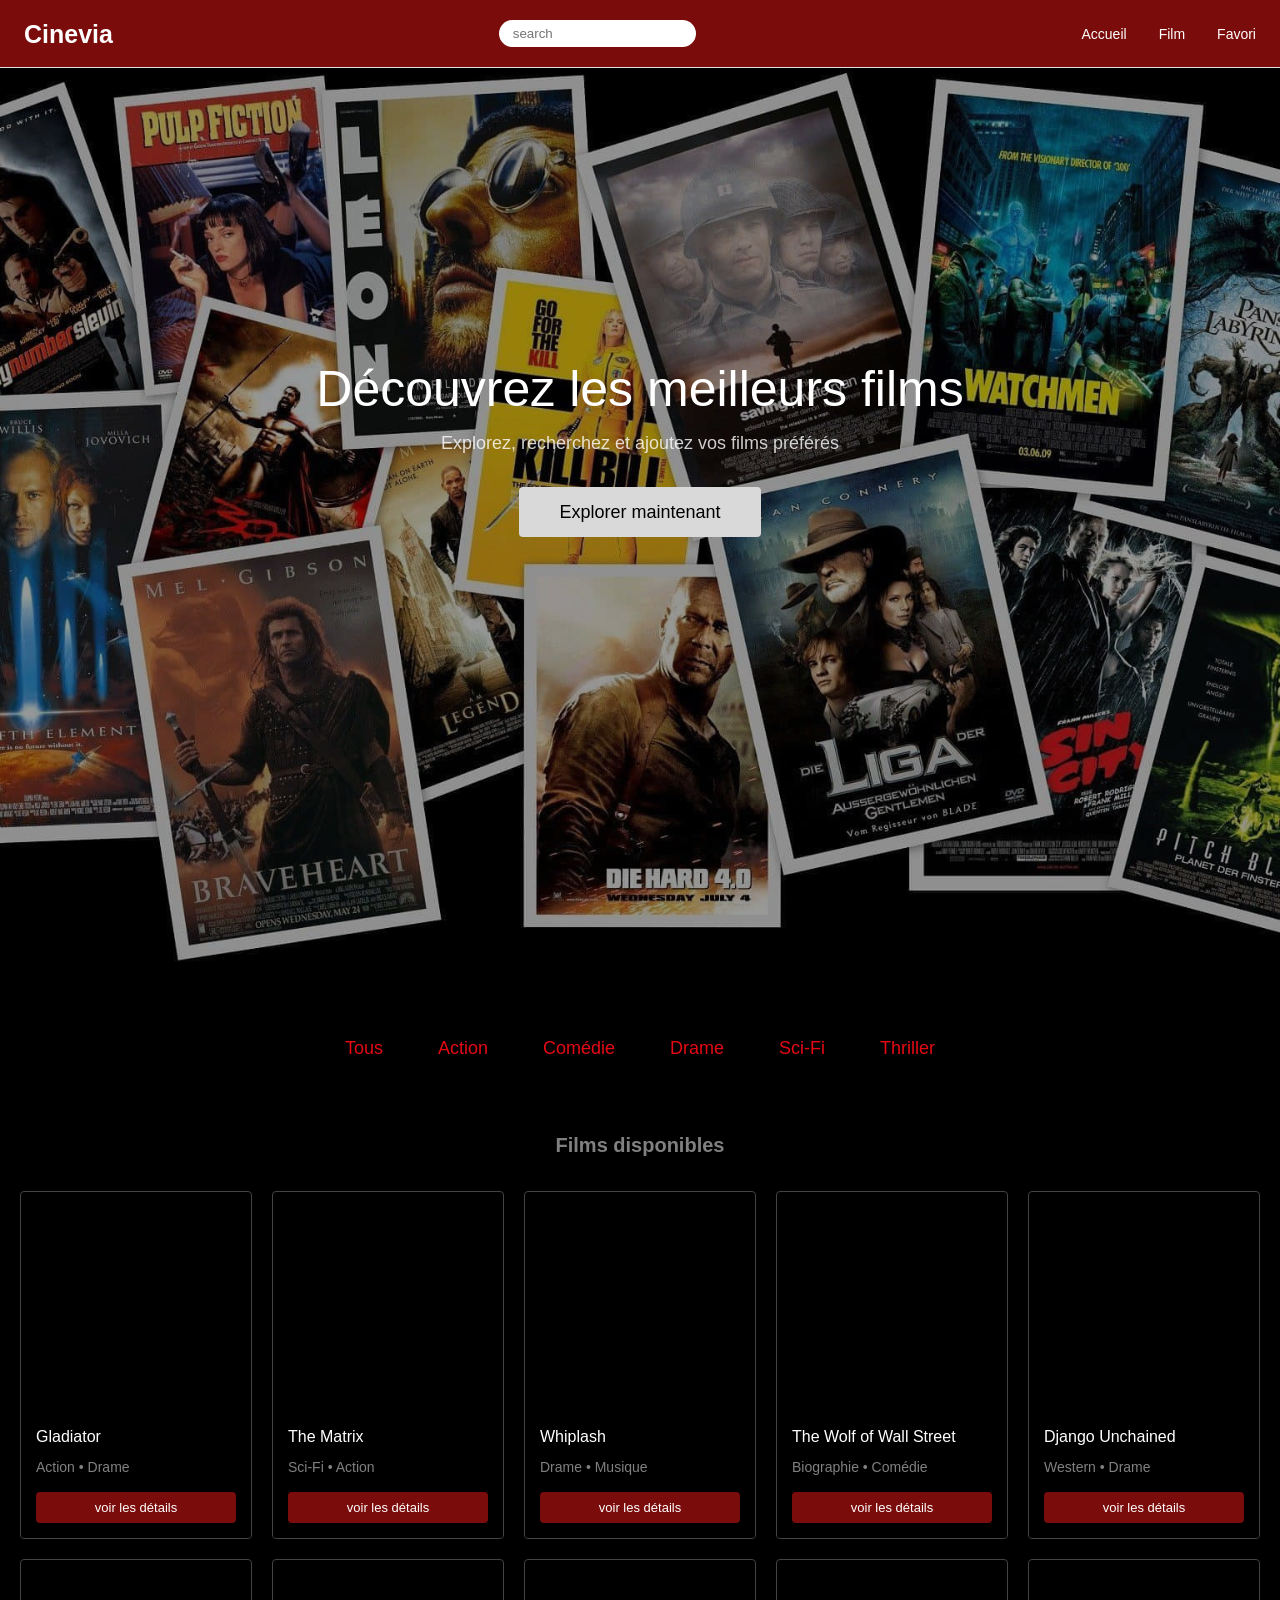
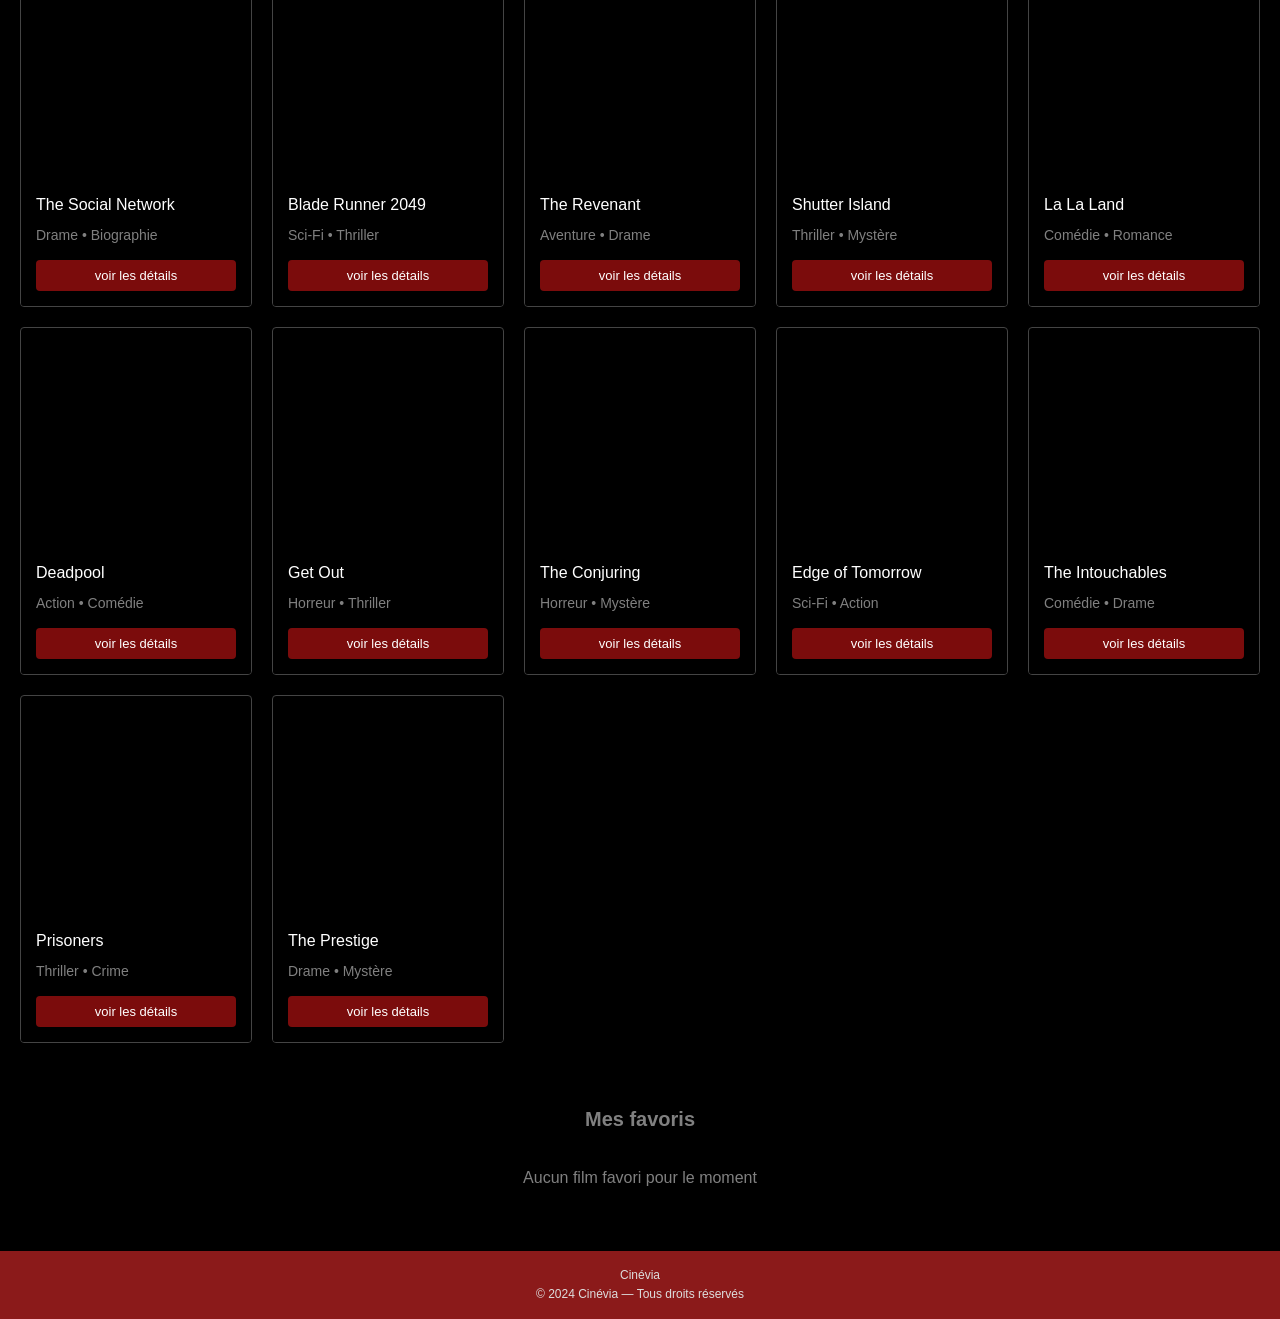
==== index.html @ 24d8803f "final modification ." ====
<!DOCTYPE html>
<html lang="fr">
<head>
    <meta charset="UTF-8">
    <meta name="viewport" content="width=device-width, initial-scale=1.0">
    <title>Cinévia -  Découvrez les meilleurs films</title>
    <link rel="stylesheet" href="style.css">


    
</head>
<body>

<header class="navbar">
    <h1 class="logo" >Cinevia</h1>

    <input class="search" type="text" placeholder="search">

    <ul class="nav-menu">
        <li><a href="index.html" >Accueil</a></li>
        <li><a href="#Explorer">Film</a></li>
        <li><a href="#fav">Favori</a></li>
    </ul>
</header>

<section class="hero-section">
    <div class="container hero-content">
            <p class="hero-tagline">
                Découvrez les meilleurs films <span class="emoji"></span>
            </p>
            <p class="hero-sub-tagline">
                Explorez, recherchez et ajoutez vos films préférés
            </p>
            <a href="#Explorer" class="hero-btn" >Explorer maintenant</a>
        </div>
    </section>

    <main class="container">

        <section class="search-filter-area">
            
            <nav class="filter-buttons">
                <button class="filter-btn Tous">Tous</button>
                <button class="filter-btn Action-films">Action</button>
                <button class="filter-btn Comedie-films">Comédie</button>
                <button class="filter-btn Drama-films">Drame</button>
                <button class="filter-btn Sci-Fi-films">Sci-Fi</button>
                <button class="filter-btn Thriller-films">Thriller</button>
            </nav>
        </section>

     <section class="film-catalog" id="Explorer">
        <h2 class="section-title">Films disponibles</h2>

        <div class="film-grid"  >

        </div>

    </section>

    <section class="film-catalog" id="fav">
        <h2 class="section-title">Mes favoris <span class="heart"></span></h2>

        <div class="film-grid">

        </div>
    </section>

</main>

    <footer class="container-main-footer">
        <div class="logo-footer">Cinévia</div>
        <div class="copyright">© 2024 Cinévia — Tous droits réservés</div>
    </footer>
    

<script src="script.js"></script>

</body>
</html>
---- style.css ----
:root {
    --random-color: gray;
}

/* Reset */
*, *::before, *::after {
    box-sizing: border-box;
    margin: 0;
    padding: 0;
}

/* Body */
body {
    background-color: #000000;
    color: #ffffff;
    font-family: 'Helvetica Neue', Helvetica, Arial, sans-serif;
    line-height: 1.6;
    padding-top: 68px; /* باش navbar ما تغطيش المحتوى */
}

html {
    scroll-behavior: smooth;
}

/* Container */
.container {
    max-width: 1600px;
    margin: 0 auto;
    padding: 0 20px;
}

/* Navbar */
.navbar {
    border-bottom: 1px solid #e0e0e0;
    background-color: #7B0C0C;
    width: 100%;
    height: 68px;
    display: flex;
    align-items: center;
    justify-content: space-between;
    padding: 0 24px;
    position: fixed;
    top: 0;
    left: 0;
    z-index: 100;
}

.logo {
    font-size: 25px;
    display: flex;
    align-items: center;
    gap: 8px;
    color: #ffffff;
}

.navbar input[type="text"] {
    padding: 6px 14px;
    border-radius: 15px;
    border: none;
    outline: none;
}

.nav-menu {
    list-style: none;
    display: flex;
    align-items: center;
    gap: 32px;
}

.nav-menu a {
    text-decoration: none;
    color: #fff;
    font-size: 14px;
    font-weight: 500;
}

/* Hero Section */
.hero-section {
    display: flex;
    justify-content: center;
    align-items: center;
    height: 100vh;
    text-align: center;
    padding-bottom: 160px;
    background-image: url('image/movie-poster-background-q1zm830g0hfww2lk.jpg');
    background-size: cover;
    background-position: center;
    background-repeat: no-repeat;
    background-blend-mode: overlay;
    background-color: rgba(0, 0, 0, 0.4);
}

.hero-content {
  
    max-width: 800px;
    margin: 0 auto;
    text-align: center;

}

.hero-tagline {
    font-size: 50px;
}

.hero-sub-tagline {
    font-size: 18px;
    color: rgba(255, 255, 255, 0.8);
    margin-bottom: 40px;
}

.hero-btn {
    background-color: #D9D9D9;
    color: #000;
    font-size: 18px;
    padding: 15px 40px;
    border: none;
    border-radius: 4px;
    cursor: pointer;
    text-decoration: none;
}

/* Search & Filter */
.search-filter-area {
    margin: 60px 0;
    display: flex;
    flex-direction: column;
    align-items: center;
    gap: 40px;
}

.filter-buttons {
    display: flex;
    gap: 15px;
    flex-wrap: wrap;
    justify-content: center;
}

.filter-btn {
    background: none;
    border: none;
    color: #E50914;
    font-size: 18px;
    cursor: pointer;
    padding: 10px 20px;
    border-radius: 20px;
}

.filter-btn:hover {
    background-color: #D9D9D9;
    color: #000;
}

.filter-btn.active {
    background-color: #D9D9D9;
    color: #000;
}

/* Film Section */
.film-catalog {
    margin-bottom: 60px;
}

.section-title {
    color: gray;
    font-size: 20px;
    text-align: center;
    margin-bottom: 30px;
}

/* Grid */
.film-grid {
    display: grid;
    grid-template-columns: repeat(5, 1fr);
    gap: 20px;
}

/* Film Card */
.film-card {
    aspect-ratio: 2 / 3;
    border: 1px solid #444;
    border-radius: 4px;
    overflow: hidden;
    position: relative;
    cursor: pointer;
}

/* Poster */
.film-card::before {
    content: '';
    position: absolute;
    inset: 0;
    background-image: var(--poster-url);
    background-size: cover;
    background-position: center;
    z-index: 0;
}

/* Card Info */
.card-initial {
    position: absolute;
    bottom: 0;
    width: 100%;
    padding: 15px;
    background: linear-gradient(transparent, rgba(0, 0, 0, 0.9));
    z-index: 5;
    display: flex;
    flex-direction: column;
    gap: 6px;
}

.film-card-title {
    font-size: 16px;
    font-weight: 500;
}

.film-card-genre {
    font-size: 14px;
    color: gray;
}

/* Buttons */
.card-buttons {
    display: flex;
    gap: 8px;
    margin-top: 8px;
}

.details-btn {
    background-color: #7B0C0C;
    color: #ffffff;
    border: none;
    cursor: pointer;
    padding: 8px 12px;
    border-radius: 4px;
    font-size: 13px;
    flex: 1;
}

.details-btn:hover {
    background-color: #cc0000;
}

.remove-fav-btn {
    background-color: #333;
    color: #fff;
    border: 1px solid #555;
    cursor: pointer;
    border-radius: 4px;
    font-size: 13px;
    flex: 1;
}

.remove-fav-btn:hover {
    background-color: #7B0C0C;
    border-color: #ff0000;
}

/* Modal */
.film-modal-overlay {
    position: fixed;
    inset: 0;
    background: rgba(0, 0, 0, 0.85);
    display: none;
    justify-content: center;
    align-items: center;
    z-index: 2000;
    padding: 20px;
}

.film-modal-overlay.active {
    display: flex;
}

.film-modal {
    background: #111;
    width: 100%;
    max-width: 700px;
    border-radius: 12px;
    display: flex;
    gap: 20px;
    padding: 20px;
    border: 1px solid #333;
    position: relative;
}

.modal-close-btn {
    position: absolute;
    top: 12px;
    right: 12px;
    background: transparent;
    border: none;
    color: white;
    font-size: 22px;
    cursor: pointer;
}

.modal-poster {
    width: 220px;
    height: 330px;
    object-fit: cover;
    border-radius: 8px;
}

.modal-info {
    display: flex;
    flex-direction: column;
    gap: 12px;
}

.modal-title {
    font-size: 28px;
}

.modal-genre {
    color: #bbb;
}

.modal-description {
    color: #ddd;
    line-height: 1.7;
}

.modal-fav-btn {
    background: #ff0000;
    color: white;
    border: none;
    padding: 12px 18px;
    border-radius: 6px;
    cursor: pointer;
    width: fit-content;
}

.modal-fav-btn:disabled {
    background: #555;
}

/* Empty state */
.empty-fav {
    color: gray;
    text-align: center;
    grid-column: 1 / -1;
}

/* Footer */
.container-main-footer {
    background: #8b1a1a;
    text-align: center;
    padding: 15px;
    color: #ddd;
    font-size: 12px;
    width: 100%;
}

/* Responsive */
@media (max-width: 768px) {
    .film-grid {
        grid-template-columns: repeat(2, 1fr);
    }

    .film-modal {
        flex-direction: column;
        align-items: center;
        text-align: center;
    }

    .modal-poster {
        width: 200px;
        height: 300px;
    }

    .modal-fav-btn {
        width: 100%;
    }
}

@media (max-width: 480px) {
    .film-grid {
        grid-template-columns: 1fr;
    }
}
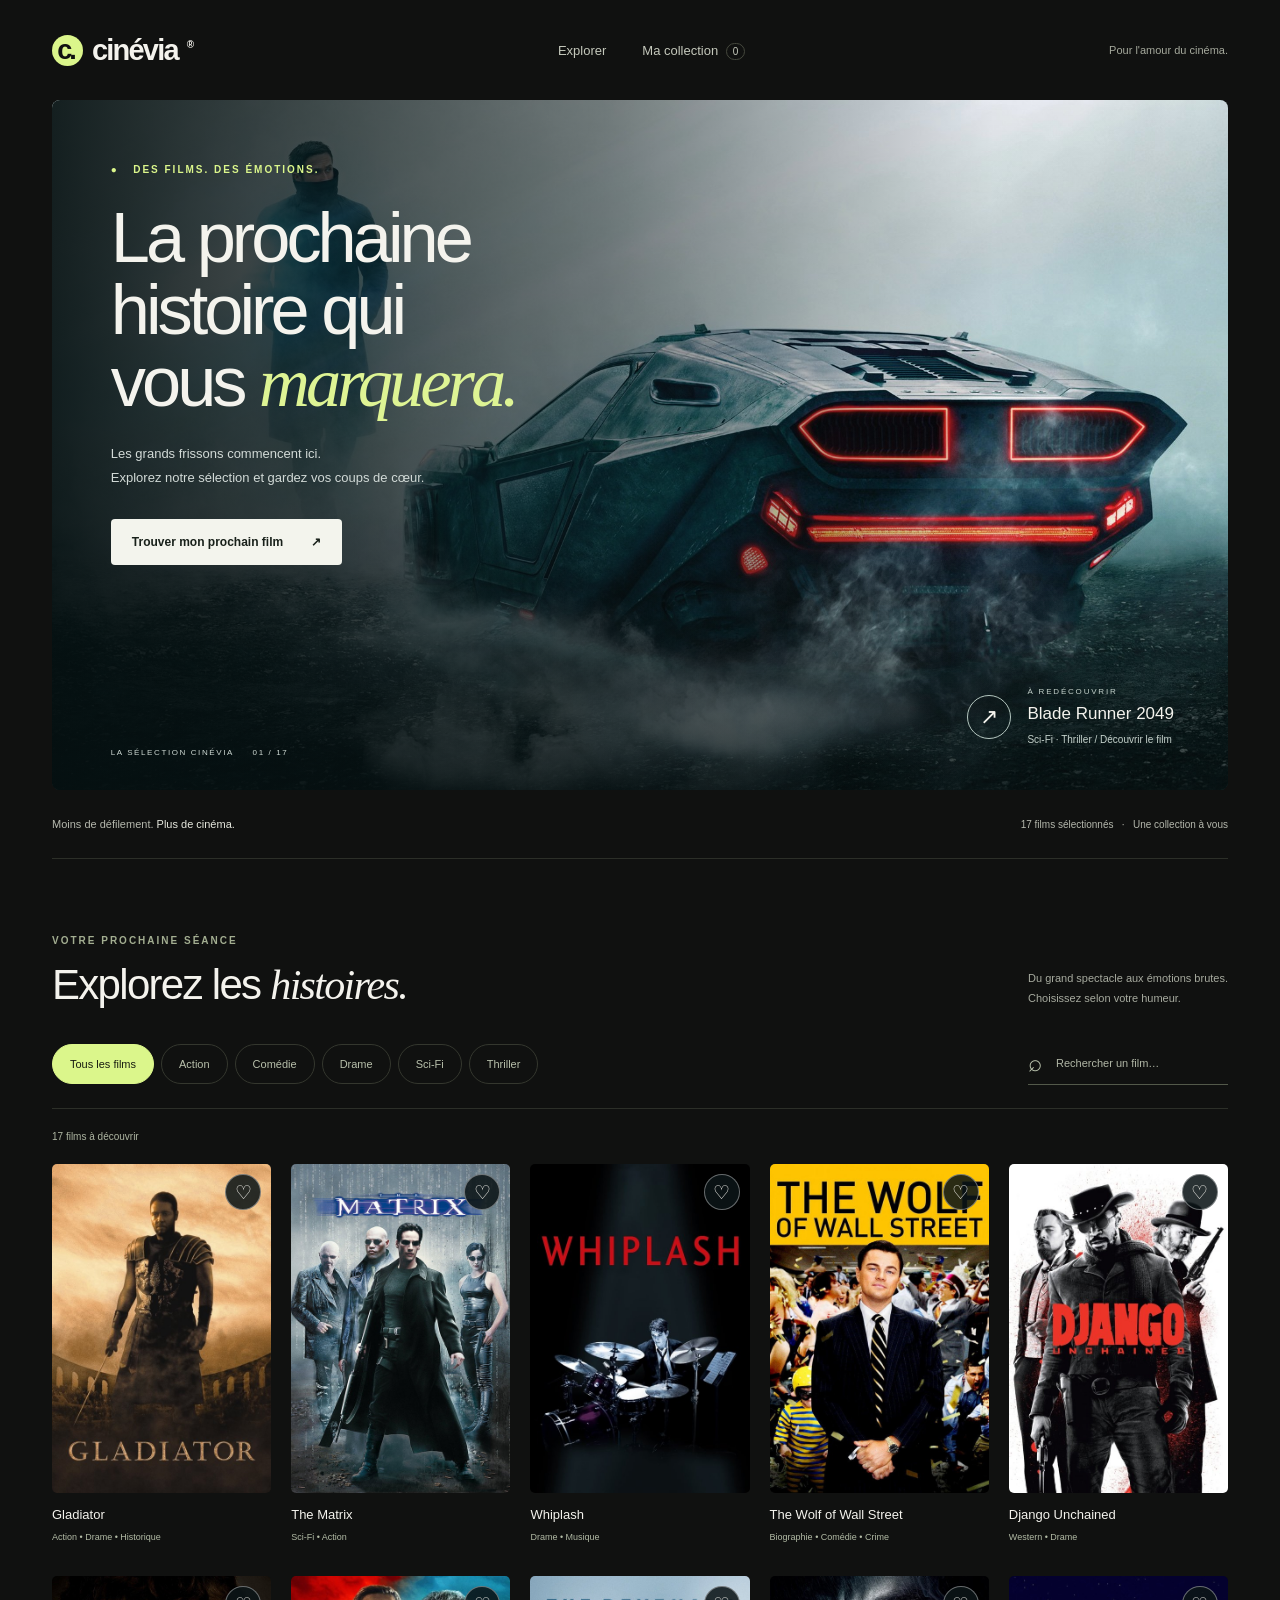
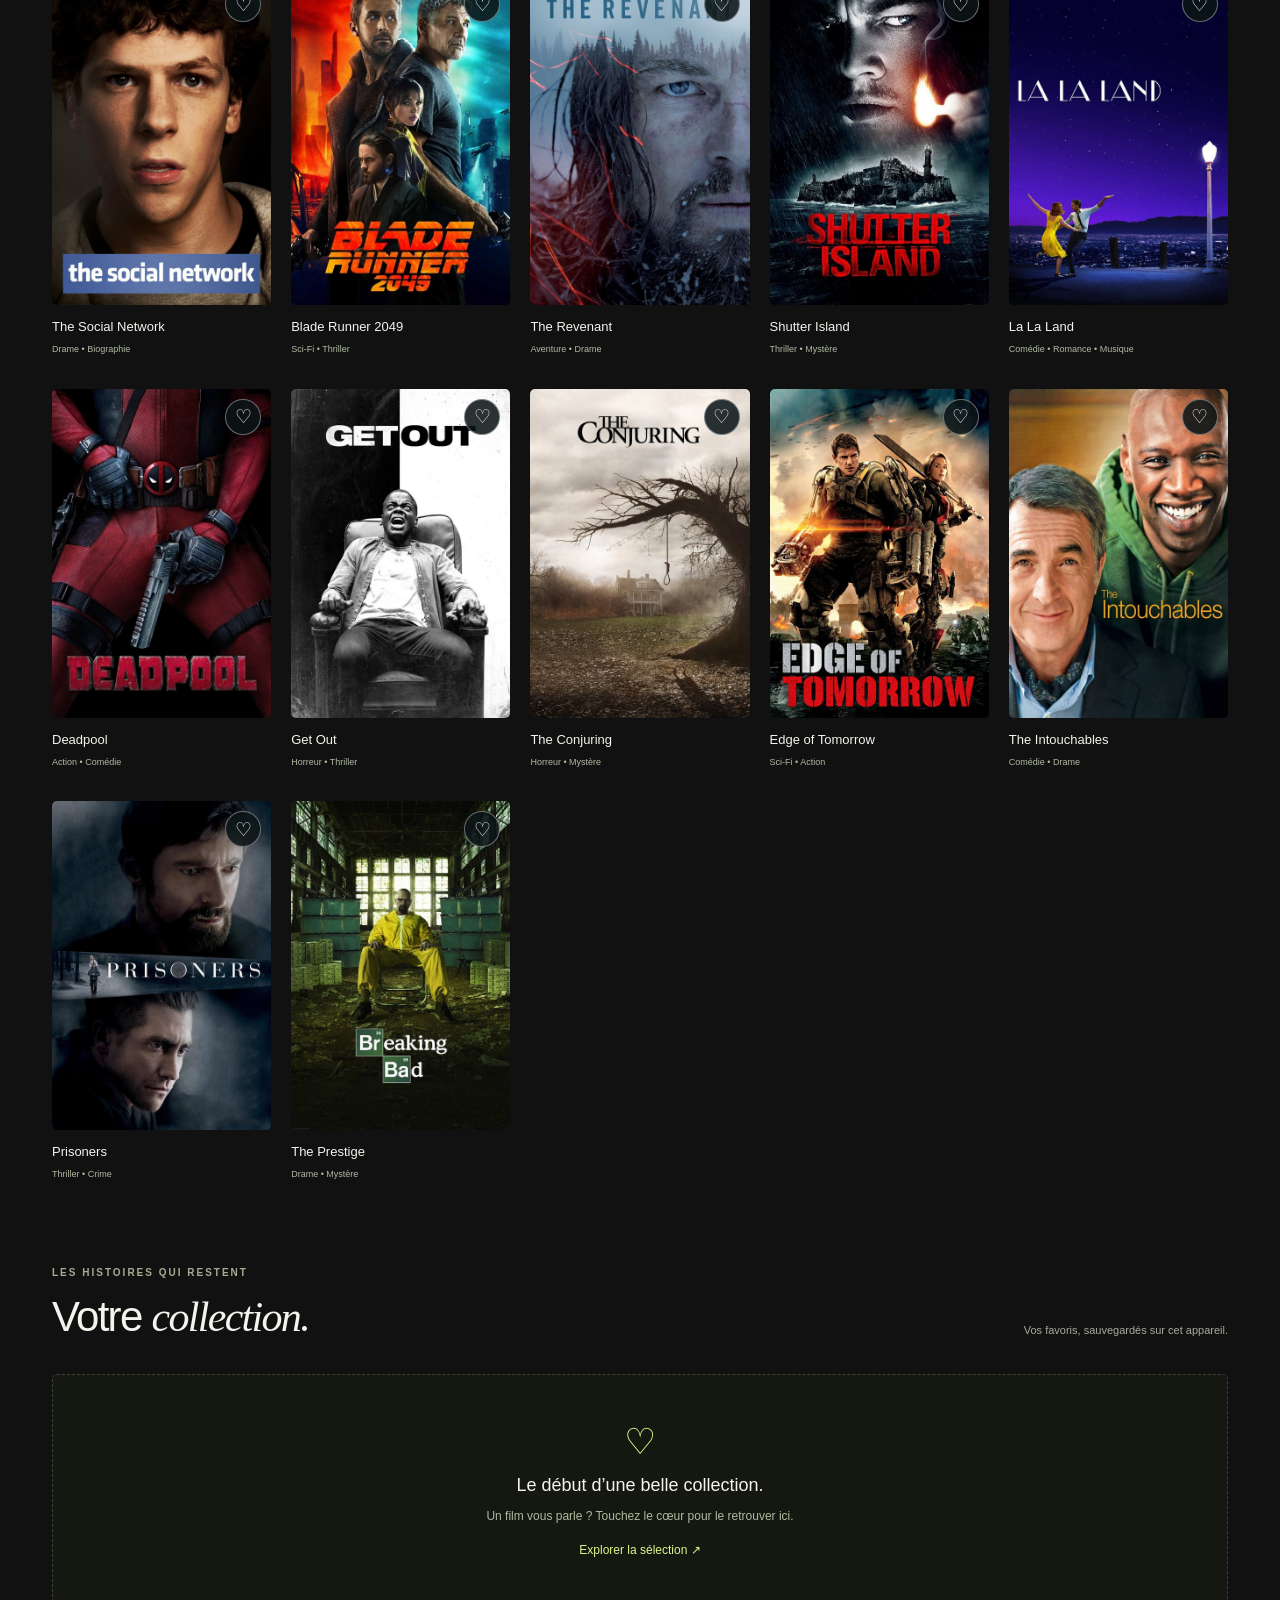
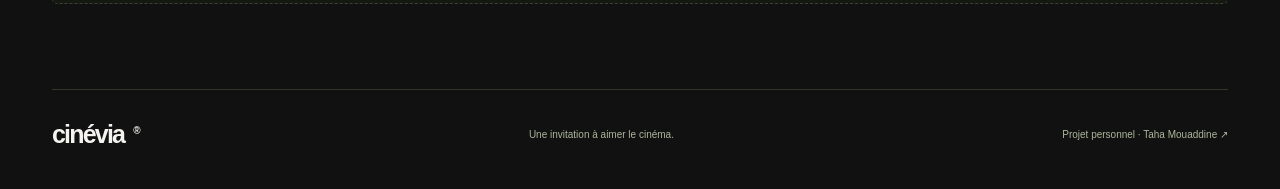
==== commit 17234e5c: "Update Site source" ====
--- a/index.html
+++ b/index.html
@@ -1,80 +1,165 @@
-<!DOCTYPE html>
+<!doctype html>
 <html lang="fr">
-<head>
-    <meta charset="UTF-8">
-    <meta name="viewport" content="width=device-width, initial-scale=1.0">
-    <title>Cinévia -  Découvrez les meilleurs films</title>
-    <link rel="stylesheet" href="style.css">
-
-
-    
-</head>
-<body>
-
-<header class="navbar">
-    <h1 class="logo" >Cinevia</h1>
-
-    <input class="search" type="text" placeholder="search">
-
-    <ul class="nav-menu">
-        <li><a href="index.html" >Accueil</a></li>
-        <li><a href="#Explorer">Film</a></li>
-        <li><a href="#fav">Favori</a></li>
-    </ul>
-</header>
-
-<section class="hero-section">
-    <div class="container hero-content">
-            <p class="hero-tagline">
-                Découvrez les meilleurs films <span class="emoji"></span>
-            </p>
-            <p class="hero-sub-tagline">
-                Explorez, recherchez et ajoutez vos films préférés
-            </p>
-            <a href="#Explorer" class="hero-btn" >Explorer maintenant</a>
+  <head>
+    <meta charset="UTF-8" />
+    <meta name="viewport" content="width=device-width,initial-scale=1" />
+    <meta name="theme-color" content="#101110" />
+    <meta
+      name="description"
+      content="Cinévia : explorez 17 films et retrouvez vos favoris. Projet personnel de Taha Mouaddine."
+    />
+    <title>Cinévia — Le cinéma, à votre rythme.</title>
+    <link rel="icon" href="favicon.svg" />
+    <link rel="stylesheet" href="style.css" />
+    <link rel="preload" as="image" href="assets/hero.jpg" />
+    <script defer src="films.js"></script>
+    <script defer src="script.js"></script>
+  </head>
+  <body>
+    <a class="skip" href="#Explorer">Aller aux films</a>
+    <header class="navbar wrap">
+      <a class="logo" href="#" aria-label="Cinévia, accueil"
+        ><span class="logo-icon">c.</span>cinévia<sup>®</sup></a
+      >
+      <nav aria-label="Navigation principale">
+        <a href="#Explorer">Explorer</a
+        ><a href="#fav">Ma collection <span id="fav-count">0</span></a>
+      </nav>
+      <span class="nav-note">Pour l'amour du cinéma.</span>
+    </header>
+    <main>
+      <section class="hero wrap" aria-labelledby="hero-title">
+        <img
+          class="hero-image"
+          src="assets/hero.jpg"
+          alt="K et son véhicule dans la brume de Blade Runner 2049"
+          width="1920"
+          height="1080"
+          fetchpriority="high"
+        />
+        <div class="hero-shade"></div>
+        <div class="hero-content">
+          <p class="eyebrow">● &nbsp; DES FILMS. DES ÉMOTIONS.</p>
+          <h1 id="hero-title">
+            La prochaine<br />histoire qui<br />vous <em>marquera.</em>
+          </h1>
+          <p class="hero-copy">
+            Les grands frissons commencent ici.<br />Explorez notre sélection et
+            gardez vos coups de cœur.
+          </p>
+          <a class="btn light" href="#Explorer"
+            >Trouver mon prochain film <span>↗</span></a
+          >
         </div>
-    </section>
-
-    <main class="container">
-
-        <section class="search-filter-area">
-            
-            <nav class="filter-buttons">
-                <button class="filter-btn Tous">Tous</button>
-                <button class="filter-btn Action-films">Action</button>
-                <button class="filter-btn Comedie-films">Comédie</button>
-                <button class="filter-btn Drama-films">Drame</button>
-                <button class="filter-btn Sci-Fi-films">Sci-Fi</button>
-                <button class="filter-btn Thriller-films">Thriller</button>
-            </nav>
-        </section>
-
-     <section class="film-catalog" id="Explorer">
-        <h2 class="section-title">Films disponibles</h2>
-
-        <div class="film-grid"  >
-
+        <button class="hero-feature" data-details="6">
+          <span class="feature-arrow">↗</span
+          ><span
+            ><small>À REDÉCOUVRIR</small><strong>Blade Runner 2049</strong
+            ><span>Sci-Fi · Thriller / Découvrir le film</span></span
+          ></button
+        ><span class="hero-index"
+          >LA SÉLECTION CINÉVIA &nbsp; &nbsp; 01 / 17</span
+        >
+      </section>
+      <div class="intro-strip wrap">
+        <span>Moins de défilement. <b>Plus de cinéma.</b></span
+        ><span
+          >17 films sélectionnés &nbsp; · &nbsp; Une collection à vous</span
+        >
+      </div>
+      <section
+        class="catalog wrap"
+        id="Explorer"
+        aria-labelledby="catalog-title"
+      >
+        <div class="section-heading">
+          <div>
+            <p class="eyebrow muted">VOTRE PROCHAINE SÉANCE</p>
+            <h2 id="catalog-title">Explorez les <em>histoires.</em></h2>
+          </div>
+          <p>
+            Du grand spectacle aux émotions brutes.<br />Choisissez selon votre
+            humeur.
+          </p>
         </div>
-
-    </section>
-
-    <section class="film-catalog" id="fav">
-        <h2 class="section-title">Mes favoris <span class="heart"></span></h2>
-
-        <div class="film-grid">
-
+        <div class="catalog-tools">
+          <div class="filters" role="group" aria-label="Filtrer par genre">
+            <button aria-pressed="true" data-genre="Tous">Tous les films</button
+            ><button aria-pressed="false" data-genre="Action">Action</button
+            ><button aria-pressed="false" data-genre="Comédie">Comédie</button
+            ><button aria-pressed="false" data-genre="Drame">Drame</button
+            ><button aria-pressed="false" data-genre="Sci-Fi">Sci-Fi</button
+            ><button aria-pressed="false" data-genre="Thriller">
+              Thriller
+            </button>
+          </div>
+          <label class="search-label"
+            ><span aria-hidden="true">⌕</span
+            ><span class="sr-only">Rechercher un film</span
+            ><input
+              class="search"
+              type="search"
+              placeholder="Rechercher un film…"
+              maxlength="100"
+          /></label>
         </div>
-    </section>
-
-</main>
-
-    <footer class="container-main-footer">
-        <div class="logo-footer">Cinévia</div>
-        <div class="copyright">© 2024 Cinévia — Tous droits réservés</div>
+        <div class="results-line">
+          <span id="results-count" role="status"></span
+          ><button class="text-btn" id="reset" hidden>
+            Effacer les filtres ↗
+          </button>
+        </div>
+        <div class="film-grid" id="film-grid"></div>
+      </section>
+      <section
+        class="collection wrap"
+        id="fav"
+        aria-labelledby="collection-title"
+      >
+        <div class="section-heading">
+          <div>
+            <p class="eyebrow muted">LES HISTOIRES QUI RESTENT</p>
+            <h2 id="collection-title">Votre <em>collection.</em></h2>
+          </div>
+          <p>Vos favoris, sauvegardés sur cet appareil.</p>
+        </div>
+        <div class="film-grid" id="favorite-grid"></div>
+      </section>
+    </main>
+    <footer class="wrap">
+      <a class="logo" href="#">cinévia<sup>®</sup></a>
+      <p>Une invitation à aimer le cinéma.</p>
+      <span
+        >Projet personnel ·
+        <a
+          href="https://github.com/TAHAMOUA/Cinevia"
+          target="_blank"
+          rel="noopener noreferrer"
+          >Taha Mouaddine ↗</a
+        ></span
+      >
     </footer>
-    
-
-<script src="script.js"></script>
-
-</body>
-</html>+    <dialog id="film-dialog" aria-labelledby="modal-title">
+      <div class="modal-layout">
+        <img id="modal-poster" alt="" width="400" height="600" />
+        <div class="modal-info">
+          <p class="eyebrow muted">DANS LA SÉLECTION CINÉVIA</p>
+          <h2 id="modal-title"></h2>
+          <p id="modal-genre"></p>
+          <p id="modal-description"></p>
+          <button id="modal-favorite" class="btn accent"></button>
+          <p class="modal-note">
+            Une fiche pour découvrir le film. Aucun streaming proposé.
+          </p>
+        </div>
+        <button class="modal-close" aria-label="Fermer les détails">✕</button>
+      </div>
+    </dialog>
+    <div class="toast" role="status" id="toast"></div>
+    <noscript
+      ><p class="wrap">
+        Activez JavaScript pour explorer les films et enregistrer vos favoris.
+      </p></noscript
+    >
+  </body>
+</html>
--- a/style.css
+++ b/style.css
@@ -1,380 +1,838 @@
-:root {
-    --random-color: gray;
-}
-
-/* Reset */
-*, *::before, *::after {
-    box-sizing: border-box;
-    margin: 0;
-    padding: 0;
-}
-
-/* Body */
+* {
+  box-sizing: border-box;
+}
+html {
+  scroll-behavior: smooth;
+  scroll-padding-top: 30px;
+}
 body {
-    background-color: #000000;
-    color: #ffffff;
-    font-family: 'Helvetica Neue', Helvetica, Arial, sans-serif;
-    line-height: 1.6;
-    padding-top: 68px; /* باش navbar ما تغطيش المحتوى */
-}
-
-html {
-    scroll-behavior: smooth;
-}
-
-/* Container */
-.container {
-    max-width: 1600px;
-    margin: 0 auto;
-    padding: 0 20px;
-}
-
-/* Navbar */
+  margin: 0;
+  background: #101110;
+  color: #f4f3ed;
+  font:
+    14px Arial,
+    Helvetica,
+    sans-serif;
+  -webkit-font-smoothing: antialiased;
+}
+button,
+input {
+  font: inherit;
+}
+button {
+  cursor: pointer;
+  color: inherit;
+}
+a {
+  color: inherit;
+  text-decoration: none;
+}
+button,
+a {
+  touch-action: manipulation;
+  -webkit-tap-highlight-color: transparent;
+}
+img {
+  max-width: 100%;
+  display: block;
+}
+p,
+h1,
+h2,
+h3 {
+  margin: 0;
+}
+button:focus-visible,
+a:focus-visible,
+input:focus-visible {
+  outline: 2px solid #dbf68b;
+  outline-offset: 5px;
+}
+::selection {
+  background: #dbf68b;
+  color: #101110;
+}
+.wrap {
+  width: calc(100% - 104px);
+  max-width: 1440px;
+  margin-inline: auto;
+}
+.sr-only {
+  position: absolute;
+  width: 1px;
+  height: 1px;
+  overflow: hidden;
+  clip: rect(0, 0, 0, 0);
+  white-space: nowrap;
+}
+.skip {
+  position: fixed;
+  top: 8px;
+  left: 8px;
+  transform: translateY(-150%);
+  z-index: 20;
+  background: #dbf68b;
+  color: #111;
+  padding: 12px;
+}
+.skip:focus {
+  transform: none;
+}
+[hidden] {
+  display: none !important;
+}
 .navbar {
-    border-bottom: 1px solid #e0e0e0;
-    background-color: #7B0C0C;
-    width: 100%;
-    height: 68px;
-    display: flex;
-    align-items: center;
-    justify-content: space-between;
-    padding: 0 24px;
-    position: fixed;
-    top: 0;
-    left: 0;
-    z-index: 100;
-}
-
+  height: 100px;
+  display: flex;
+  align-items: center;
+  justify-content: space-between;
+  gap: 30px;
+}
 .logo {
-    font-size: 25px;
-    display: flex;
-    align-items: center;
-    gap: 8px;
-    color: #ffffff;
-}
-
-.navbar input[type="text"] {
-    padding: 6px 14px;
-    border-radius: 15px;
-    border: none;
-    outline: none;
-}
-
-.nav-menu {
-    list-style: none;
-    display: flex;
-    align-items: center;
-    gap: 32px;
-}
-
-.nav-menu a {
-    text-decoration: none;
-    color: #fff;
-    font-size: 14px;
-    font-weight: 500;
-}
-
-/* Hero Section */
-.hero-section {
-    display: flex;
-    justify-content: center;
-    align-items: center;
-    height: 100vh;
-    text-align: center;
-    padding-bottom: 160px;
-    background-image: url('image/movie-poster-background-q1zm830g0hfww2lk.jpg');
-    background-size: cover;
-    background-position: center;
-    background-repeat: no-repeat;
-    background-blend-mode: overlay;
-    background-color: rgba(0, 0, 0, 0.4);
-}
-
+  font-size: 29px;
+  letter-spacing: -1.8px;
+  font-weight: 800;
+  display: flex;
+  align-items: center;
+  gap: 9px;
+}
+.logo-icon {
+  display: grid;
+  place-content: center;
+  background: #dbf68b;
+  color: #111;
+  border-radius: 50%;
+  width: 31px;
+  height: 31px;
+  font-size: 27px;
+  letter-spacing: -3px;
+  padding-right: 4px;
+}
+.logo sup {
+  font-size: 10px;
+  align-self: flex-start;
+  margin-top: 5px;
+  letter-spacing: 0;
+}
+.navbar nav {
+  display: flex;
+  gap: 36px;
+  font-size: 13px;
+}
+.navbar nav a {
+  padding: 12px 0;
+  color: #c4c8bb;
+}
+.navbar nav a:hover {
+  color: #dbf68b;
+}
+#fav-count {
+  border: 1px solid #45483d;
+  border-radius: 12px;
+  padding: 2px 6px;
+  margin-left: 4px;
+  font-size: 10px;
+}
+.nav-note {
+  font-size: 11px;
+  color: #a5a99c;
+}
+.hero {
+  min-height: 610px;
+  height: min(690px, 75vw);
+  position: relative;
+  border-radius: 8px;
+  overflow: hidden;
+  isolation: isolate;
+  background: #223338;
+}
+.hero-image {
+  position: absolute;
+  inset: 0;
+  width: 100%;
+  height: 100%;
+  object-fit: cover;
+  object-position: 62% center;
+  z-index: -3;
+}
+.hero-shade {
+  position: absolute;
+  inset: 0;
+  background:
+    linear-gradient(90deg, #051011ed, #07121485 47%, #07121408 80%),
+    linear-gradient(0deg, #060d0eb3, transparent 40%);
+  z-index: -2;
+}
 .hero-content {
-  
-    max-width: 800px;
-    margin: 0 auto;
-    text-align: center;
-
-}
-
-.hero-tagline {
-    font-size: 50px;
-}
-
-.hero-sub-tagline {
-    font-size: 18px;
-    color: rgba(255, 255, 255, 0.8);
-    margin-bottom: 40px;
-}
-
-.hero-btn {
-    background-color: #D9D9D9;
-    color: #000;
-    font-size: 18px;
-    padding: 15px 40px;
-    border: none;
-    border-radius: 4px;
-    cursor: pointer;
-    text-decoration: none;
-}
-
-/* Search & Filter */
-.search-filter-area {
-    margin: 60px 0;
-    display: flex;
+  padding: 64px 5%;
+  max-width: 680px;
+}
+.eyebrow {
+  font-size: 10px;
+  font-weight: 600;
+  letter-spacing: 2px;
+  color: #dbf68b;
+}
+.hero h1 {
+  font-size: clamp(55px, 5.5vw, 86px);
+  line-height: 1.02;
+  letter-spacing: -4px;
+  font-weight: 500;
+  margin: 27px 0 24px;
+}
+em {
+  font-family: Georgia, "Times New Roman", serif;
+  font-weight: 400;
+}
+.hero h1 em {
+  color: #def494;
+}
+.hero-copy {
+  font-size: 13px;
+  line-height: 1.85;
+  color: #d2dad7;
+}
+.btn {
+  display: inline-flex;
+  align-items: center;
+  justify-content: center;
+  gap: 28px;
+  border: 0;
+  border-radius: 4px;
+  padding: 16px 21px;
+  font-size: 12px;
+  font-weight: 600;
+  min-height: 46px;
+  transition:
+    background 0.25s,
+    transform 0.25s;
+}
+.light {
+  color: #18201a;
+  background: #f3f4ed;
+  margin-top: 28px;
+}
+.light:hover {
+  background: #dbf68b;
+}
+.accent {
+  background: #dbf68b;
+  color: #111;
+}
+.btn:hover {
+  transform: translateY(-2px);
+}
+.hero-feature {
+  position: absolute;
+  bottom: 37px;
+  right: 4%;
+  text-align: left;
+  display: flex;
+  gap: 16px;
+  align-items: center;
+  background: none;
+  border: 0;
+  padding: 7px;
+}
+.feature-arrow {
+  width: 44px;
+  height: 44px;
+  border: 1px solid #b4c6bf;
+  border-radius: 50%;
+  display: grid;
+  place-content: center;
+  font-size: 22px;
+  transition: 0.25s;
+}
+.hero-feature small {
+  display: block;
+  font-size: 8px;
+  letter-spacing: 1.8px;
+  color: #c4d1cb;
+  margin-bottom: 8px;
+}
+.hero-feature strong {
+  display: block;
+  font-size: 17px;
+  font-weight: 500;
+  margin-bottom: 6px;
+}
+.hero-feature span span {
+  font-size: 10px;
+  color: #c4d1cb;
+}
+.hero-feature:hover .feature-arrow {
+  background: #dbf68b;
+  color: #111;
+}
+.hero-index {
+  position: absolute;
+  bottom: 33px;
+  left: 5%;
+  font-size: 8px;
+  letter-spacing: 1.6px;
+  color: #ced9d3;
+}
+.intro-strip {
+  display: flex;
+  justify-content: space-between;
+  align-items: center;
+  padding-block: 28px;
+  border-bottom: 1px solid #2c2f28;
+  color: #b5b8ad;
+  font-size: 11px;
+}
+.intro-strip b {
+  color: #e7e9df;
+  font-weight: 400;
+}
+.intro-strip > span:last-child {
+  font-size: 10px;
+}
+.catalog {
+  padding-top: 76px;
+}
+.section-heading {
+  display: flex;
+  justify-content: space-between;
+  align-items: flex-end;
+  gap: 24px;
+  margin-bottom: 33px;
+}
+.muted {
+  color: #a3ae91;
+}
+.section-heading h2 {
+  font-size: 42px;
+  font-weight: 400;
+  letter-spacing: -1.7px;
+  margin-top: 15px;
+}
+.section-heading > p {
+  font-size: 11px;
+  line-height: 1.8;
+  color: #a7ab9f;
+}
+.catalog-tools {
+  display: flex;
+  justify-content: space-between;
+  gap: 20px;
+  align-items: center;
+  border-bottom: 1px solid #2c2f28;
+  padding-bottom: 23px;
+}
+.filters {
+  display: flex;
+  gap: 7px;
+  flex-wrap: wrap;
+}
+.filters button {
+  font-size: 11px;
+  border: 1px solid #34372e;
+  border-radius: 30px;
+  background: transparent;
+  padding: 10px 17px;
+  min-height: 40px;
+  color: #b8c0ab;
+  transition: 0.2s;
+}
+.filters button:hover {
+  border-color: #dbf68b;
+  color: #dbf68b;
+}
+.filters button[aria-pressed="true"] {
+  background: #dbf68b;
+  color: #171b10;
+  border-color: #dbf68b;
+}
+.search-label {
+  display: flex;
+  align-items: center;
+  gap: 10px;
+  color: #b9c2ac;
+  border-bottom: 1px solid #53594a;
+  padding: 9px 0;
+  min-width: 200px;
+}
+.search-label > span:first-child {
+  font-size: 24px;
+  line-height: 1;
+}
+.search {
+  background: none;
+  border: 0;
+  color: #fff;
+  width: 100%;
+  min-width: 0;
+  font-size: 11px;
+  padding: 4px;
+}
+.search::placeholder {
+  color: #b1b7a6;
+}
+.results-line {
+  display: flex;
+  justify-content: space-between;
+  align-items: center;
+  height: 55px;
+  font-size: 10px;
+  color: #aeb6a2;
+}
+.text-btn {
+  background: none;
+  border: 0;
+  font-size: 11px;
+  text-decoration: underline;
+  text-underline-offset: 4px;
+  min-height: 40px;
+}
+.film-grid {
+  display: grid;
+  grid-template-columns: repeat(5, minmax(0, 1fr));
+  gap: 32px 20px;
+}
+.film-card {
+  min-width: 0;
+  position: relative;
+  animation: enter 0.55s both;
+  animation-delay: var(--delay, 0ms);
+}
+.poster-wrap {
+  position: relative;
+  aspect-ratio: 2/3;
+  overflow: hidden;
+  border-radius: 5px;
+  background: #272d24;
+}
+.poster-wrap img {
+  width: 100%;
+  height: 100%;
+  object-fit: cover;
+  transition:
+    transform 0.6s cubic-bezier(0.2, 0.7, 0.2, 1),
+    filter 0.4s;
+}
+.poster-button {
+  display: block;
+  border: 0;
+  padding: 0;
+  width: 100%;
+  height: 100%;
+  background: transparent;
+}
+.poster-button:focus-visible {
+  outline-offset: -5px;
+}
+.poster-cta {
+  position: absolute;
+  left: 0;
+  right: 0;
+  bottom: 0;
+  padding: 35px 14px 17px;
+  background: linear-gradient(transparent, #000c);
+  text-align: left;
+  display: flex;
+  justify-content: space-between;
+  align-items: center;
+  font-size: 11px;
+  opacity: 0;
+  transform: translateY(10px);
+  transition: 0.25s;
+  pointer-events: none;
+}
+.film-card:hover img,
+.film-card:focus-within img {
+  transform: scale(1.045);
+  filter: brightness(0.8);
+}
+.film-card:hover .poster-cta,
+.film-card:focus-within .poster-cta {
+  opacity: 1;
+  transform: none;
+}
+.favorite-btn {
+  position: absolute;
+  right: 10px;
+  top: 10px;
+  border: 1px solid #ffffff60;
+  background: #0c1517df;
+  border-radius: 50%;
+  width: 36px;
+  height: 36px;
+  font-size: 19px;
+  display: grid;
+  place-content: center;
+}
+.favorite-btn[aria-pressed="true"] {
+  background: #dbf68b;
+  color: #17200c;
+  border-color: #dbf68b;
+}
+.favorite-btn:hover {
+  border-color: #dbf68b;
+}
+.card-info {
+  padding-top: 13px;
+}
+.card-info h3 {
+  font-size: 13px;
+  line-height: 1.4;
+  font-weight: 500;
+}
+.card-info p {
+  font-size: 9px;
+  line-height: 1.6;
+  color: #b2bba5;
+  margin-top: 6px;
+}
+.empty {
+  grid-column: 1/-1;
+  padding: 46px 24px;
+  text-align: center;
+  border: 1px dashed #3a4231;
+  border-radius: 5px;
+  background: #151811;
+}
+.empty-symbol {
+  font: 36px Georgia;
+  color: #dbf68b;
+  margin-bottom: 12px;
+}
+.empty h3 {
+  font-size: 18px;
+  font-weight: 400;
+}
+.empty p {
+  font-size: 12px;
+  line-height: 1.8;
+  color: #b0b99f;
+  margin-top: 10px;
+}
+.empty a {
+  display: inline-block;
+  font-size: 12px;
+  margin-top: 16px;
+  color: #dbf68b;
+}
+.collection {
+  padding-block: 85px;
+}
+footer {
+  border-top: 1px solid #30342a;
+  padding-block: 30px 40px;
+  display: flex;
+  align-items: center;
+  justify-content: space-between;
+  gap: 20px;
+}
+footer .logo {
+  font-size: 25px;
+}
+footer p,
+footer > span {
+  font-size: 10px;
+  color: #adb69c;
+}
+footer a:hover {
+  color: #dbf68b;
+}
+dialog {
+  padding: 0;
+  width: min(760px, calc(100% - 32px));
+  border: 1px solid #4c5540;
+  border-radius: 9px;
+  background: #191d16;
+  color: #f4f3ed;
+  max-height: 90dvh;
+}
+dialog::backdrop {
+  background: #030704c9;
+  backdrop-filter: blur(7px);
+}
+.modal-layout {
+  display: grid;
+  grid-template-columns: 38% 1fr;
+  position: relative;
+}
+.modal-layout > img {
+  width: 100%;
+  height: 100%;
+  min-height: 390px;
+  object-fit: cover;
+}
+.modal-info {
+  padding: 50px 32px 32px;
+}
+.modal-info h2 {
+  font: 36px/1.08 Georgia;
+  margin: 24px 0 12px;
+}
+.modal-info > p {
+  font-size: 12px;
+  line-height: 1.8;
+  color: #bbc3ad;
+}
+#modal-genre {
+  color: #dbf68b;
+  font-size: 11px;
+}
+#modal-description {
+  margin: 20px 0 24px;
+}
+.modal-info .modal-note {
+  font-size: 9px;
+  margin-top: 18px;
+  color: #b6c0a5;
+}
+.modal-close {
+  position: absolute;
+  right: 10px;
+  top: 10px;
+  width: 36px;
+  height: 36px;
+  border-radius: 50%;
+  background: #20291b;
+  border: 1px solid #566147;
+}
+.toast {
+  position: fixed;
+  left: 50%;
+  bottom: 26px;
+  transform: translate(-50%, 20px);
+  background: #dbf68b;
+  color: #141c0c;
+  border-radius: 6px;
+  padding: 14px 20px;
+  font-size: 12px;
+  z-index: 30;
+  opacity: 0;
+  pointer-events: none;
+  transition: 0.25s;
+  max-width: calc(100% - 30px);
+  text-align: center;
+}
+.toast.show {
+  opacity: 1;
+  transform: translate(-50%, 0);
+}
+@keyframes enter {
+  from {
+    opacity: 0;
+    transform: translateY(22px);
+  }
+  to {
+    opacity: 1;
+    transform: none;
+  }
+}
+.hero-content > * {
+  animation: enter 0.8s both;
+}
+.hero-content h1 {
+  animation-delay: 0.12s;
+}
+.hero-copy {
+  animation-delay: 0.22s;
+}
+.hero-content > .btn {
+  animation-delay: 0.32s;
+}
+.reveal-ready {
+  opacity: 0;
+  transform: translateY(22px);
+  transition:
+    opacity 0.65s,
+    transform 0.65s;
+}
+.reveal-ready.revealed {
+  opacity: 1;
+  transform: none;
+}
+dialog[open] {
+  animation: enter 0.3s both;
+}
+@media (max-width: 1100px) {
+  .wrap {
+    width: calc(100% - 64px);
+  }
+  .film-grid {
+    grid-template-columns: repeat(4, minmax(0, 1fr));
+  }
+  .catalog-tools {
+    align-items: stretch;
     flex-direction: column;
-    align-items: center;
-    gap: 40px;
-}
-
-.filter-buttons {
-    display: flex;
+  }
+  .search-label {
+    max-width: 310px;
+  }
+  .hero h1 {
+    font-size: 66px;
+  }
+  .nav-note {
+    display: none;
+  }
+  .hero-content {
+    padding-top: 58px;
+  }
+  .hero-feature {
+    right: 24px;
+    bottom: 24px;
+  }
+  .hero-index {
+    bottom: 28px;
+  }
+}
+@media (max-width: 700px) {
+  .wrap {
+    width: calc(100% - 36px);
+  }
+  .navbar {
+    height: 78px;
+    gap: 12px;
+  }
+  .logo {
+    font-size: 24px;
+  }
+  .logo-icon {
+    width: 26px;
+    height: 26px;
+    font-size: 23px;
+  }
+  .navbar nav {
+    gap: 18px;
+    font-size: 11px;
+  }
+  .hero {
+    height: 650px;
+    min-height: 0;
+    border-radius: 5px;
+  }
+  .hero-image {
+    object-position: 63% center;
+  }
+  .hero-content {
+    padding: 40px 24px;
+  }
+  .hero h1 {
+    font-size: clamp(40px, 12.5vw, 55px);
+    letter-spacing: -2.8px;
+    margin-top: 30px;
+  }
+  .hero-copy {
+    font-size: 12px;
+    max-width: 260px;
+  }
+  .hero-shade {
+    background:
+      linear-gradient(90deg, #071214dc, #07121455),
+      linear-gradient(0deg, #071214cf, transparent 80%);
+  }
+  .hero-feature {
+    bottom: 27px;
+    left: 22px;
+    right: auto;
+  }
+  .hero-index {
+    display: none;
+  }
+  .hero-feature strong {
+    font-size: 16px;
+  }
+  .eyebrow {
+    font-size: 8px;
+    letter-spacing: 1.5px;
+  }
+  .intro-strip {
+    padding: 22px 0;
+    font-size: 10px;
+  }
+  .intro-strip > span:last-child {
+    display: none;
+  }
+  .catalog {
+    padding-top: 48px;
+  }
+  .section-heading {
+    align-items: flex-start;
+    flex-direction: column;
     gap: 15px;
+    margin-bottom: 25px;
+  }
+  .section-heading h2 {
+    font-size: 35px;
+  }
+  .filters button {
+    font-size: 10px;
+    padding: 9px 14px;
+  }
+  .search-label {
+    max-width: none;
+  }
+  .film-grid {
+    grid-template-columns: repeat(2, minmax(0, 1fr));
+    gap: 26px 13px;
+  }
+  .card-info h3 {
+    font-size: 12px;
+  }
+  .favorite-btn {
+    width: 36px;
+    height: 36px;
+    right: 8px;
+    top: 8px;
+  }
+  .poster-cta {
+    opacity: 1;
+    transform: none;
+    font-size: 10px;
+    padding: 30px 10px 12px;
+  }
+  .collection {
+    padding-block: 55px;
+  }
+  footer {
+    align-items: flex-start;
     flex-wrap: wrap;
-    justify-content: center;
-}
-
-.filter-btn {
-    background: none;
-    border: none;
-    color: #E50914;
-    font-size: 18px;
-    cursor: pointer;
-    padding: 10px 20px;
-    border-radius: 20px;
-}
-
-.filter-btn:hover {
-    background-color: #D9D9D9;
-    color: #000;
-}
-
-.filter-btn.active {
-    background-color: #D9D9D9;
-    color: #000;
-}
-
-/* Film Section */
-.film-catalog {
-    margin-bottom: 60px;
-}
-
-.section-title {
-    color: gray;
-    font-size: 20px;
-    text-align: center;
-    margin-bottom: 30px;
-}
-
-/* Grid */
-.film-grid {
-    display: grid;
-    grid-template-columns: repeat(5, 1fr);
-    gap: 20px;
-}
-
-/* Film Card */
-.film-card {
-    aspect-ratio: 2 / 3;
-    border: 1px solid #444;
-    border-radius: 4px;
-    overflow: hidden;
-    position: relative;
-    cursor: pointer;
-}
-
-/* Poster */
-.film-card::before {
-    content: '';
-    position: absolute;
-    inset: 0;
-    background-image: var(--poster-url);
-    background-size: cover;
-    background-position: center;
-    z-index: 0;
-}
-
-/* Card Info */
-.card-initial {
-    position: absolute;
-    bottom: 0;
-    width: 100%;
-    padding: 15px;
-    background: linear-gradient(transparent, rgba(0, 0, 0, 0.9));
-    z-index: 5;
-    display: flex;
-    flex-direction: column;
-    gap: 6px;
-}
-
-.film-card-title {
-    font-size: 16px;
-    font-weight: 500;
-}
-
-.film-card-genre {
-    font-size: 14px;
-    color: gray;
-}
-
-/* Buttons */
-.card-buttons {
-    display: flex;
-    gap: 8px;
-    margin-top: 8px;
-}
-
-.details-btn {
-    background-color: #7B0C0C;
-    color: #ffffff;
-    border: none;
-    cursor: pointer;
-    padding: 8px 12px;
-    border-radius: 4px;
-    font-size: 13px;
-    flex: 1;
-}
-
-.details-btn:hover {
-    background-color: #cc0000;
-}
-
-.remove-fav-btn {
-    background-color: #333;
-    color: #fff;
-    border: 1px solid #555;
-    cursor: pointer;
-    border-radius: 4px;
-    font-size: 13px;
-    flex: 1;
-}
-
-.remove-fav-btn:hover {
-    background-color: #7B0C0C;
-    border-color: #ff0000;
-}
-
-/* Modal */
-.film-modal-overlay {
-    position: fixed;
-    inset: 0;
-    background: rgba(0, 0, 0, 0.85);
+  }
+  footer p {
     display: none;
-    justify-content: center;
-    align-items: center;
-    z-index: 2000;
-    padding: 20px;
-}
-
-.film-modal-overlay.active {
-    display: flex;
-}
-
-.film-modal {
-    background: #111;
-    width: 100%;
-    max-width: 700px;
-    border-radius: 12px;
-    display: flex;
-    gap: 20px;
-    padding: 20px;
-    border: 1px solid #333;
-    position: relative;
-}
-
-.modal-close-btn {
-    position: absolute;
-    top: 12px;
-    right: 12px;
-    background: transparent;
-    border: none;
-    color: white;
-    font-size: 22px;
-    cursor: pointer;
-}
-
-.modal-poster {
-    width: 220px;
-    height: 330px;
+  }
+  footer > span {
+    font-size: 9px;
+    padding-top: 8px;
+  }
+  .modal-layout {
+    grid-template-columns: 1fr;
+  }
+  .modal-layout > img {
+    height: 200px;
+    min-height: 0;
     object-fit: cover;
-    border-radius: 8px;
-}
-
-.modal-info {
-    display: flex;
-    flex-direction: column;
-    gap: 12px;
-}
-
-.modal-title {
-    font-size: 28px;
-}
-
-.modal-genre {
-    color: #bbb;
-}
-
-.modal-description {
-    color: #ddd;
-    line-height: 1.7;
-}
-
-.modal-fav-btn {
-    background: #ff0000;
-    color: white;
-    border: none;
-    padding: 12px 18px;
-    border-radius: 6px;
-    cursor: pointer;
-    width: fit-content;
-}
-
-.modal-fav-btn:disabled {
-    background: #555;
-}
-
-/* Empty state */
-.empty-fav {
-    color: gray;
-    text-align: center;
-    grid-column: 1 / -1;
-}
-
-/* Footer */
-.container-main-footer {
-    background: #8b1a1a;
-    text-align: center;
-    padding: 15px;
-    color: #ddd;
-    font-size: 12px;
-    width: 100%;
-}
-
-/* Responsive */
-@media (max-width: 768px) {
-    .film-grid {
-        grid-template-columns: repeat(2, 1fr);
-    }
-
-    .film-modal {
-        flex-direction: column;
-        align-items: center;
-        text-align: center;
-    }
-
-    .modal-poster {
-        width: 200px;
-        height: 300px;
-    }
-
-    .modal-fav-btn {
-        width: 100%;
-    }
-}
-
-@media (max-width: 480px) {
-    .film-grid {
-        grid-template-columns: 1fr;
-    }
-}+    object-position: 50% 20%;
+  }
+  .modal-info {
+    padding: 25px;
+  }
+  .modal-info h2 {
+    font-size: 30px;
+    margin-top: 18px;
+  }
+}
+@media (prefers-reduced-motion: reduce) {
+  html {
+    scroll-behavior: auto;
+  }
+  *,
+  *::before,
+  *::after {
+    animation: none !important;
+    transition: none !important;
+  }
+  .reveal-ready {
+    opacity: 1;
+    transform: none;
+  }
+  .poster-cta {
+    transform: none;
+  }
+}
